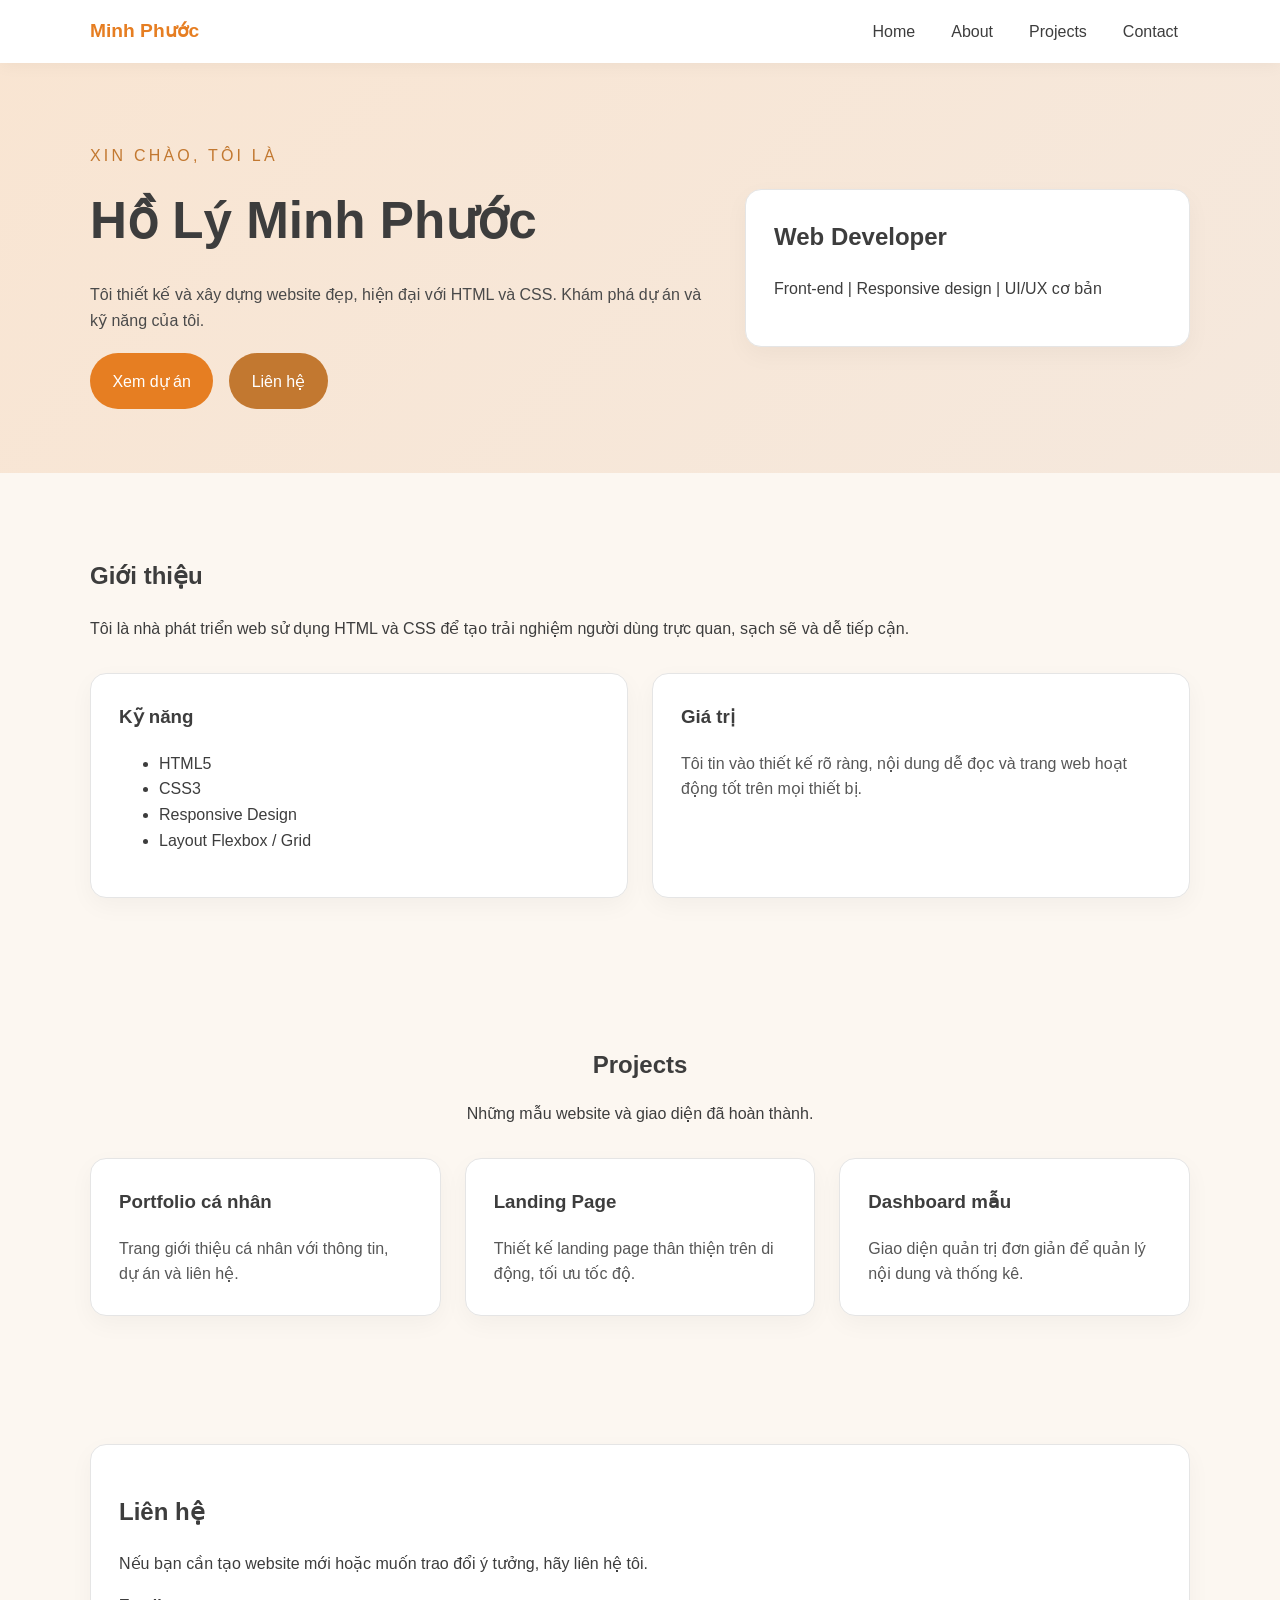
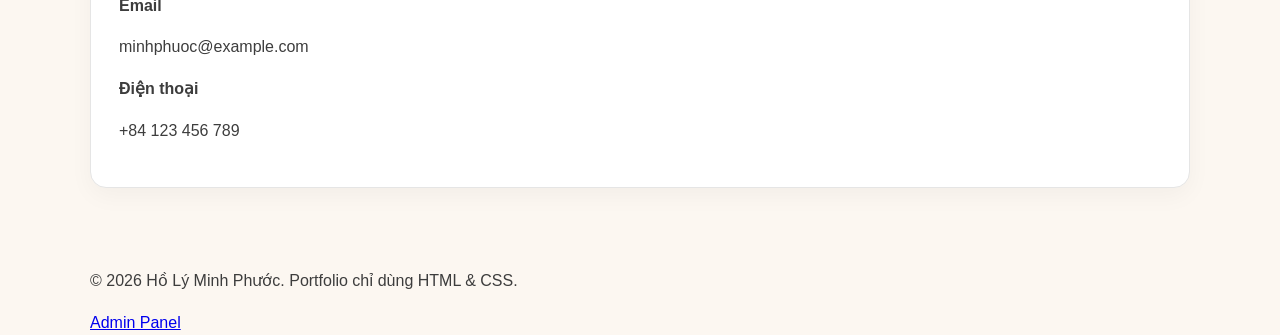
==== html/index.html @ 52ca4484 "Đưa project lên github" ====
<!DOCTYPE html>
<html lang="vi">

<head>
    <meta charset="UTF-8" />
    <meta name="viewport" content="width=device-width, initial-scale=1.0" />
    <title>Portfolio - Hồ Lý Minh Phước</title>
    <link rel="stylesheet" href="../css/base.css/variables.css">
    <link rel="stylesheet" href="../css/style.css">
</head>

<body>
    <header class="site-header">
        <nav class="navbar container">
            <a class="logo" href="index.html">Minh Phước</a>
            <ul class="nav-links">
                <li><a href="#home">Home</a></li>
                <li><a href="#about">About</a></li>
                <li><a href="#projects">Projects</a></li>
                <li><a href="#contact">Contact</a></li>
            </ul>
        </nav>
    </header>

    <main>
        <section class="hero section" id="home">
            <div class="hero-content container">
                <div>
                    <p class="eyebrow">Xin chào, tôi là</p>
                    <h1>Hồ Lý Minh Phước</h1>
                    <p class="hero-text">
                        Tôi thiết kế và xây dựng website đẹp, hiện đại với HTML và CSS. Khám phá dự án và kỹ năng của
                        tôi.
                    </p>
                    <div class="hero-actions">
                        <a class="button" href="#projects">Xem dự án</a>
                        <a class="button button-secondary" href="#contact">Liên hệ</a>
                    </div>
                </div>
                <div class="hero-card">
                    <h2>Web Developer</h2>
                    <p>Front-end | Responsive design | UI/UX cơ bản</p>
                </div>
            </div>
        </section>

        <section class="section about-section" id="about">
            <div class="container">
                <h2>Giới thiệu</h2>
                <p>
                    Tôi là nhà phát triển web sử dụng HTML và CSS để tạo trải nghiệm người dùng trực quan, sạch sẽ và dễ
                    tiếp cận.
                </p>
                <div class="about-grid">
                    <div class="about-card">
                        <h3>Kỹ năng</h3>
                        <ul>
                            <li>HTML5</li>
                            <li>CSS3</li>
                            <li>Responsive Design</li>
                            <li>Layout Flexbox / Grid</li>
                        </ul>
                    </div>
                    <div class="about-card">
                        <h3>Giá trị</h3>
                        <p>
                            Tôi tin vào thiết kế rõ ràng, nội dung dễ đọc và trang web hoạt động tốt trên mọi thiết bị.
                        </p>
                    </div>
                </div>
            </div>
        </section>

        <section class="section projects-section" id="projects">
            <div class="container">
                <div class="section-heading">
                    <h2>Projects</h2>
                    <p>Những mẫu website và giao diện đã hoàn thành.</p>
                </div>
                <div class="project-grid">
                    <article class="project-card">
                        <h3>Portfolio cá nhân</h3>
                        <p>Trang giới thiệu cá nhân với thông tin, dự án và liên hệ.</p>
                    </article>
                    <article class="project-card">
                        <h3>Landing Page</h3>
                        <p>Thiết kế landing page thân thiện trên di động, tối ưu tốc độ.</p>
                    </article>
                    <article class="project-card">
                        <h3>Dashboard mẫu</h3>
                        <p>Giao diện quản trị đơn giản để quản lý nội dung và thống kê.</p>
                    </article>
                </div>
            </div>
        </section>

        <section class="section contact-section" id="contact">
            <div class="container contact-card">
                <h2>Liên hệ</h2>
                <p>Nếu bạn cần tạo website mới hoặc muốn trao đổi ý tưởng, hãy liên hệ tôi.</p>
                <div class="contact-details">
                    <div>
                        <strong>Email</strong>
                        <p>minhphuoc@example.com</p>
                    </div>
                    <div>
                        <strong>Điện thoại</strong>
                        <p>+84 123 456 789</p>
                    </div>
                </div>
            </div>
        </section>
    </main>

    <footer class="site-footer">
        <div class="container">
            <div class="footer-content">
                <p>© 2026 Hồ Lý Minh Phước. Portfolio chỉ dùng HTML & CSS.</p>
                <a class="footer-admin" href="Login.html">Admin Panel</a>
            </div>
        </div>
    </footer>
</body>

</html>
---- css/style.css ----
/* ── Base ────────────────────────────────────────────────────── */
@import url("base/variables.css");
@import url("base/reset.css");

/* ── Utils ───────────────────────────────────────────────────── */
@import url("utils/layout.css");

/* ── Components ──────────────────────────────────────────────── */
@import url("components/button.css");
@import url("components/badge.css");
@import url("components/card.css");

/* ── Sections ────────────────────────────────────────────────── */
@import url("sections/header.css");
@import url("sections/hero.css");
@import url("sections/contact-footer.css");
@import url("sections/admin.css");

/* ── Responsive (luôn cuối cùng) ─────────────────────────────── */
@import url("utils/responsive.css");
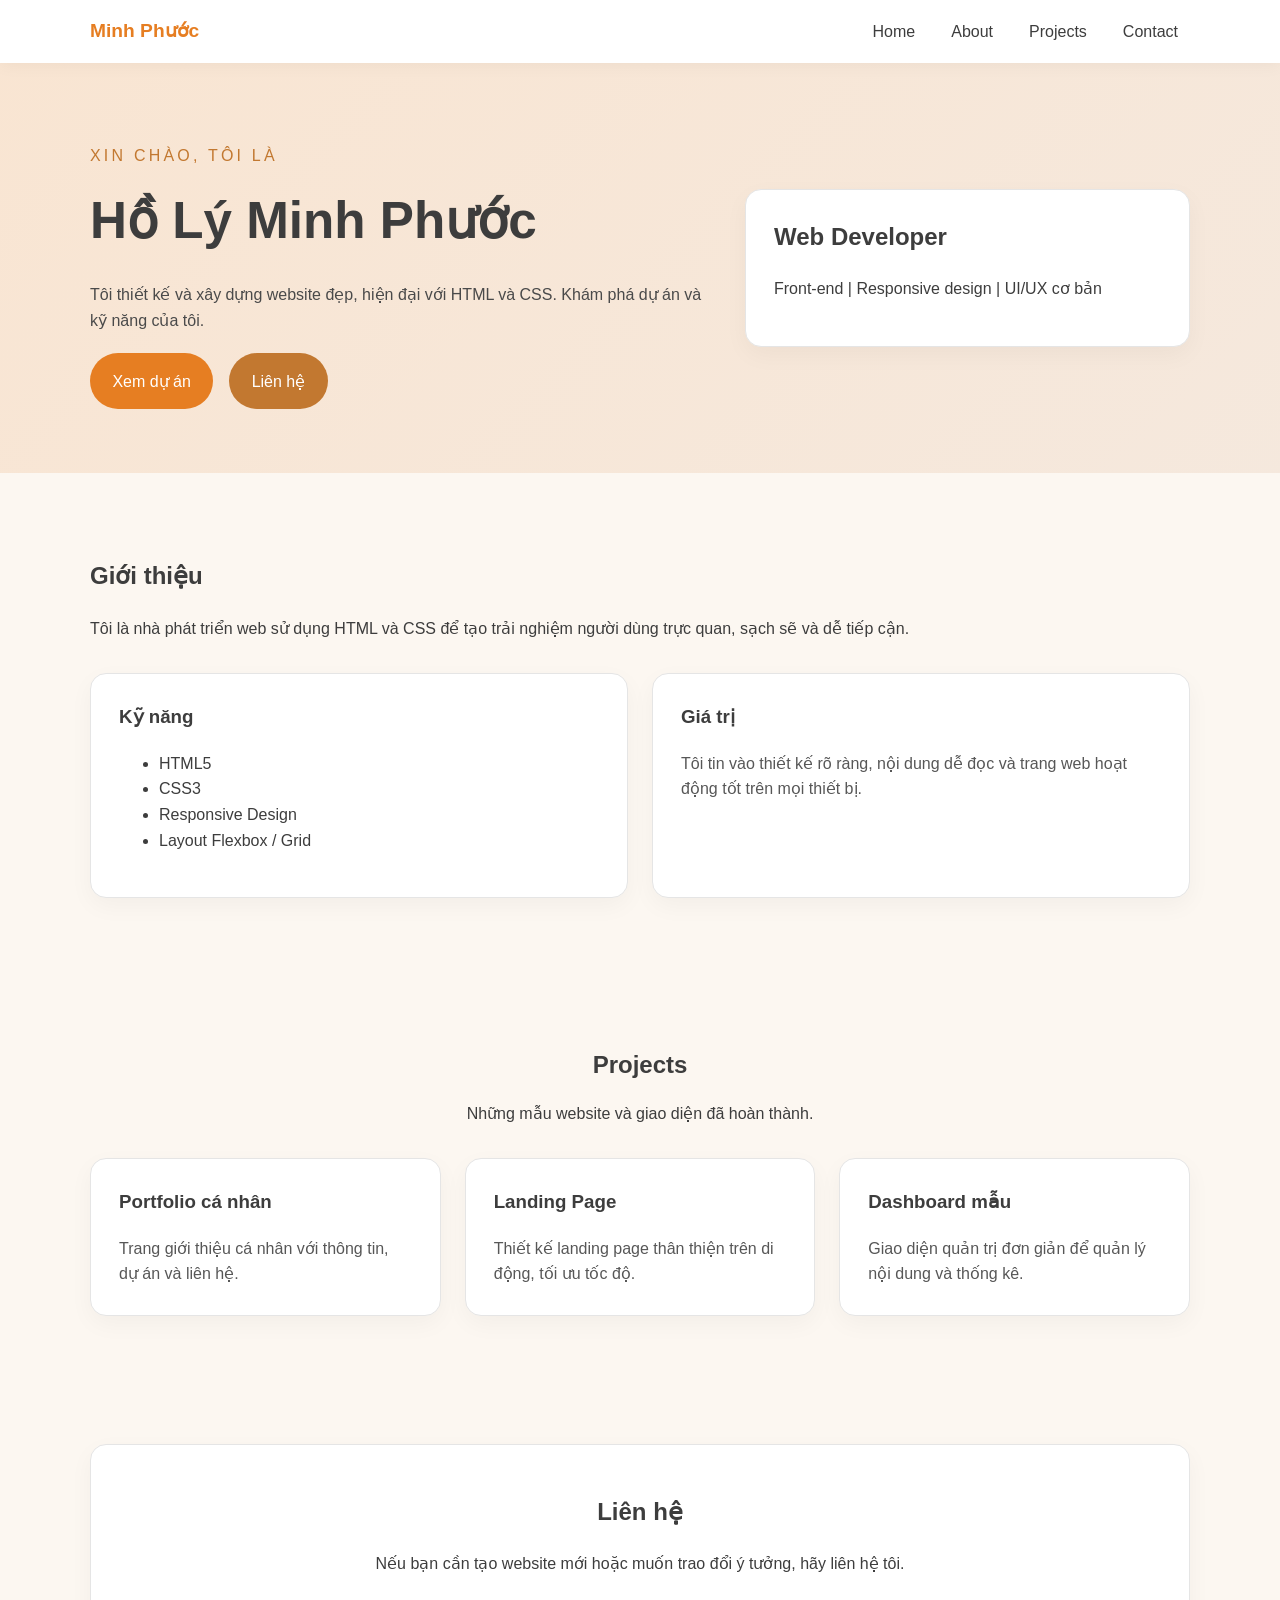
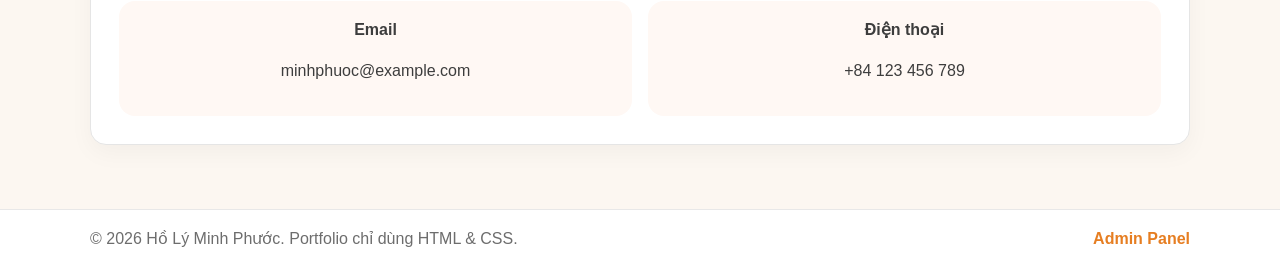
==== commit c92a6337: "upadate code" ====
--- a/html/index.html
+++ b/html/index.html
@@ -5,7 +5,7 @@
     <meta charset="UTF-8" />
     <meta name="viewport" content="width=device-width, initial-scale=1.0" />
     <title>Portfolio - Hồ Lý Minh Phước</title>
-    <link rel="stylesheet" href="../css/base.css/variables.css">
+    <link rel="stylesheet" href="../css/base/variables.css">
     <link rel="stylesheet" href="../css/style.css">
 </head>
 
@@ -23,6 +23,7 @@
     </header>
 
     <main>
+        <!-- HERO -->
         <section class="hero section" id="home">
             <div class="hero-content container">
                 <div>
@@ -44,17 +45,20 @@
             </div>
         </section>
 
+        <!-- ABOUT -->
         <section class="section about-section" id="about">
             <div class="container">
                 <h2>Giới thiệu</h2>
-                <p>
+
+                <p id="about-desc">
                     Tôi là nhà phát triển web sử dụng HTML và CSS để tạo trải nghiệm người dùng trực quan, sạch sẽ và dễ
                     tiếp cận.
                 </p>
+
                 <div class="about-grid">
                     <div class="about-card">
                         <h3>Kỹ năng</h3>
-                        <ul>
+                        <ul id="about-skills">
                             <li>HTML5</li>
                             <li>CSS3</li>
                             <li>Responsive Design</li>
@@ -63,7 +67,7 @@
                     </div>
                     <div class="about-card">
                         <h3>Giá trị</h3>
-                        <p>
+                        <p id="about-values">
                             Tôi tin vào thiết kế rõ ràng, nội dung dễ đọc và trang web hoạt động tốt trên mọi thiết bị.
                         </p>
                     </div>
@@ -71,13 +75,15 @@
             </div>
         </section>
 
+        <!-- PROJECTS -->
         <section class="section projects-section" id="projects">
             <div class="container">
                 <div class="section-heading">
                     <h2>Projects</h2>
                     <p>Những mẫu website và giao diện đã hoàn thành.</p>
                 </div>
-                <div class="project-grid">
+
+                <div class="project-grid" id="project-grid">
                     <article class="project-card">
                         <h3>Portfolio cá nhân</h3>
                         <p>Trang giới thiệu cá nhân với thông tin, dự án và liên hệ.</p>
@@ -94,18 +100,19 @@
             </div>
         </section>
 
+        <!-- CONTACT -->
         <section class="section contact-section" id="contact">
             <div class="container contact-card">
                 <h2>Liên hệ</h2>
-                <p>Nếu bạn cần tạo website mới hoặc muốn trao đổi ý tưởng, hãy liên hệ tôi.</p>
+                <p id="contact-desc">Nếu bạn cần tạo website mới hoặc muốn trao đổi ý tưởng, hãy liên hệ tôi.</p>
                 <div class="contact-details">
                     <div>
                         <strong>Email</strong>
-                        <p>minhphuoc@example.com</p>
+                        <p id="contact-email">minhphuoc@example.com</p>
                     </div>
                     <div>
                         <strong>Điện thoại</strong>
-                        <p>+84 123 456 789</p>
+                        <p id="contact-phone">+84 123 456 789</p>
                     </div>
                 </div>
             </div>
@@ -120,6 +127,8 @@
             </div>
         </div>
     </footer>
+
+    <script src="../js/portfolio.js"></script>
 </body>
 
 </html>
--- a/css/base/variables.css
+++ b/css/base/variables.css
@@ -0,0 +1,80 @@
+:root {
+    /* ── Brand colors ─────────────────────────────────────────── */
+    --color-primary: #e67e22;
+    --color-primary-light: rgba(230, 126, 34, 0.1);
+    --color-primary-medium: rgba(230, 126, 34, 0.15);
+    --color-primary-glow: rgba(230, 126, 34, 0.3);
+    --color-secondary: #c27830;
+    --color-secondary-alt: #b8672d;
+    /* gradient endpoint hero */
+
+    /* ── Neutrals ──────────────────────────────────────────────── */
+    --color-bg: #fcf7f1;
+    --color-surface: #ffffff;
+    --color-surface-warm: #fff8f4;
+    /* input bg, contact detail bg */
+    --color-surface-soft: #f9f3f0;
+    /* demo accounts bg, project-item bg */
+
+    --color-border: #d4a574;
+    --color-border-light: #e5e5e5;
+    /* card borders, table lines */
+    --color-border-soft: #f0d5c3;
+    /* demo table, project-item border */
+    --color-border-footer: #e8e8e8;
+
+    /* ── Text ──────────────────────────────────────────────────── */
+    --color-text: #3d3d3d;
+    --color-text-muted: #575757;
+    /* card body text */
+    --color-text-subtle: #4a4a4a;
+    /* hero paragraph */
+    --color-text-dim: #6d6d6d;
+    /* footer */
+    --color-text-faint: #6b7280;
+    /* login note */
+    --color-text-label: #444;
+    /* form labels */
+    --color-text-heading: #333;
+
+    /* ── Status colors ─────────────────────────────────────────── */
+    --color-success: #228b22;
+    --color-success-bg: rgba(34, 139, 34, 0.15);
+    --color-info: #1e90ff;
+    --color-info-bg: rgba(30, 144, 255, 0.15);
+    --color-warning: #ff9500;
+    --color-warning-bg: rgba(255, 165, 0, 0.15);
+    --color-danger: #dc143c;
+    --color-danger-bg: rgba(220, 20, 60, 0.15);
+
+    /* ── Typography ────────────────────────────────────────────── */
+    --font-family: 'Arial', sans-serif;
+    --font-size-sm: 0.85rem;
+    --font-size-base: 0.95rem;
+    --font-size-md: 1rem;
+    --font-size-lg: 1.2rem;
+
+    /* ── Spacing ───────────────────────────────────────────────── */
+    --space-xs: 0.5rem;
+    --space-sm: 0.75rem;
+    --space-md: 1rem;
+    --space-lg: 1.5rem;
+    --space-xl: 2rem;
+    --space-2xl: 2.5rem;
+    --space-3xl: 4rem;
+
+    /* ── Border radius ─────────────────────────────────────────── */
+    --radius-sm: 0.85rem;
+    --radius-md: 1rem;
+    --radius-lg: 1.5rem;
+    --radius-pill: 999px;
+
+    /* ── Shadows ───────────────────────────────────────────────── */
+    --shadow-card: 0 8px 24px rgba(0, 0, 0, 0.04);
+    --shadow-sm: 0 4px 12px rgba(0, 0, 0, 0.08);
+    --shadow-md: 0 20px 50px rgba(0, 0, 0, 0.08);
+    --shadow-header: 0 2px 16px rgba(0, 0, 0, 0.05);
+
+    /* ── Transitions ───────────────────────────────────────────── */
+    --transition-fast: 0.2s ease;
+}
--- a/css/style.css
+++ b/css/style.css
@@ -13,8 +13,8 @@
 /* ── Sections ────────────────────────────────────────────────── */
 @import url("sections/header.css");
 @import url("sections/hero.css");
-@import url("sections/contact-footer.css");
+@import url("sections/contacts.css");
 @import url("sections/admin.css");
 
-/* ── Responsive (luôn cuối cùng) ─────────────────────────────── */
+/* ── Responsive ──────────────────────────────────────────────── */
 @import url("utils/responsive.css");
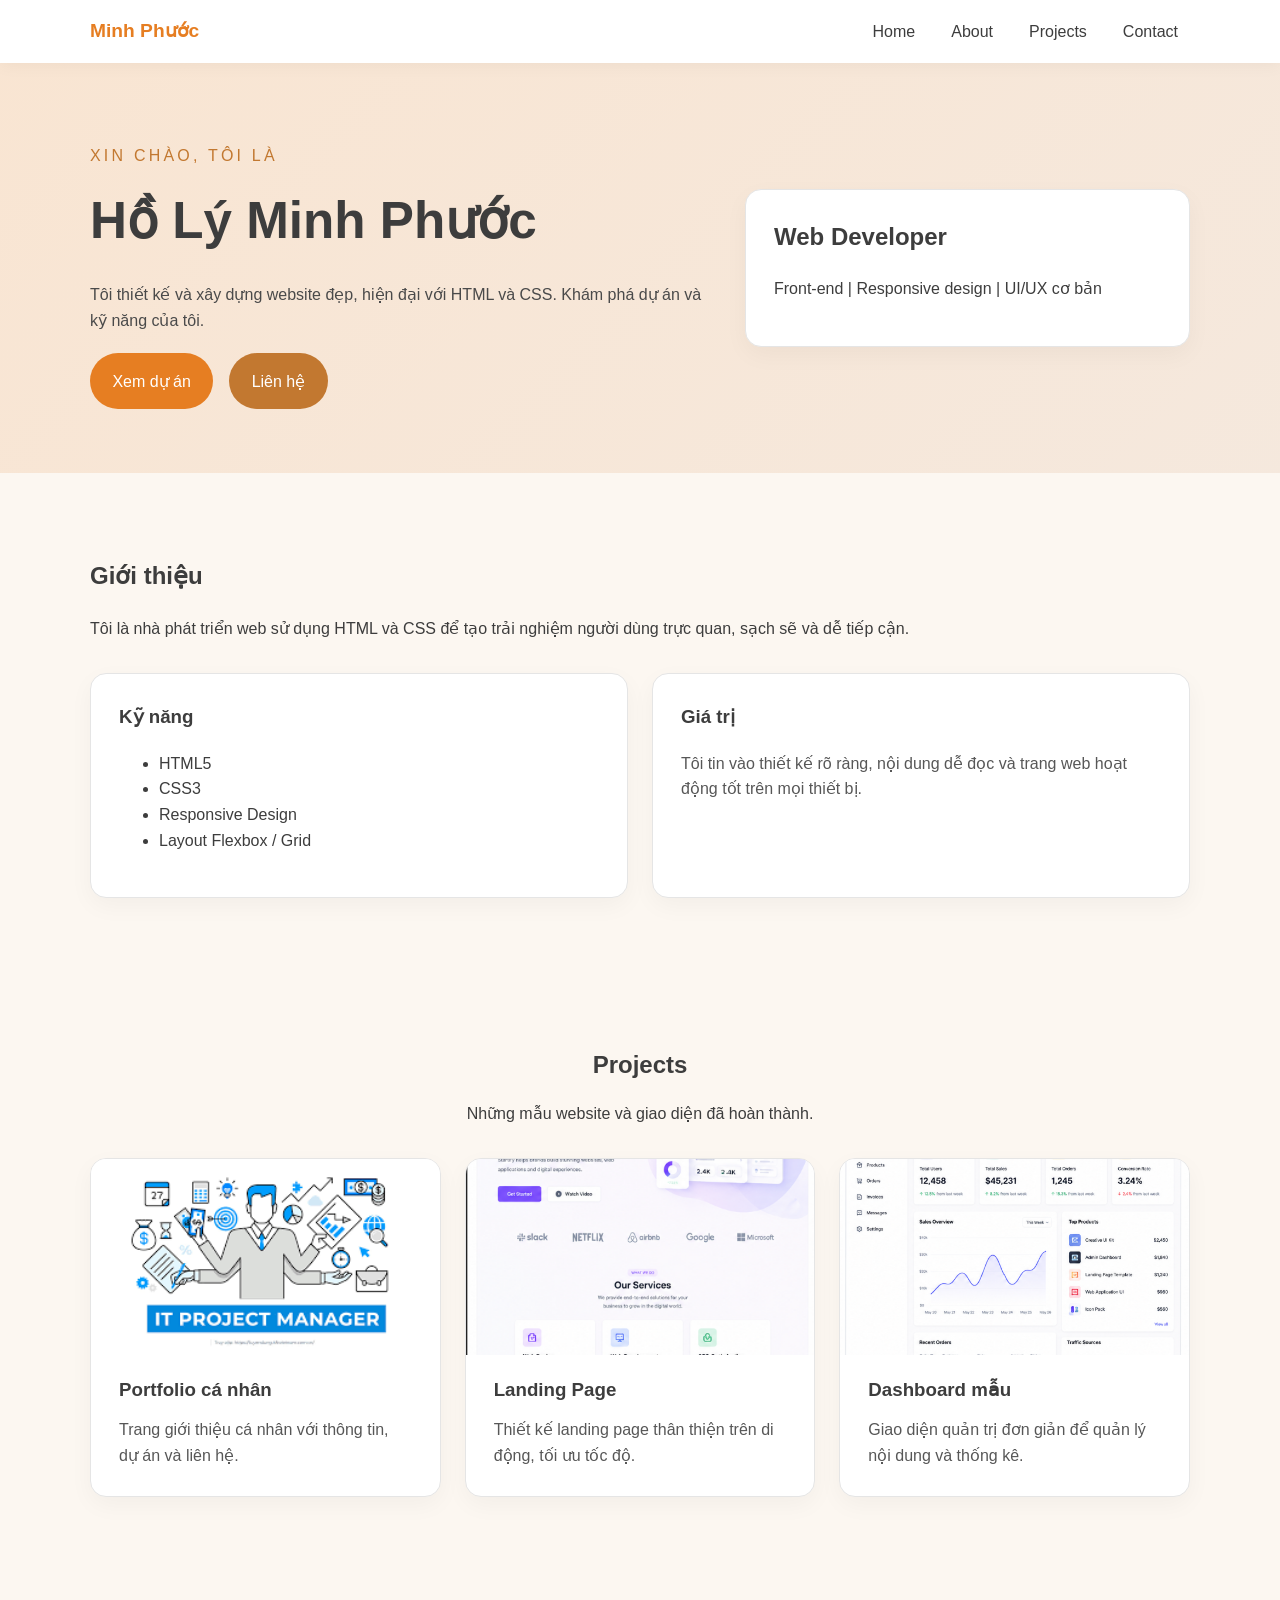
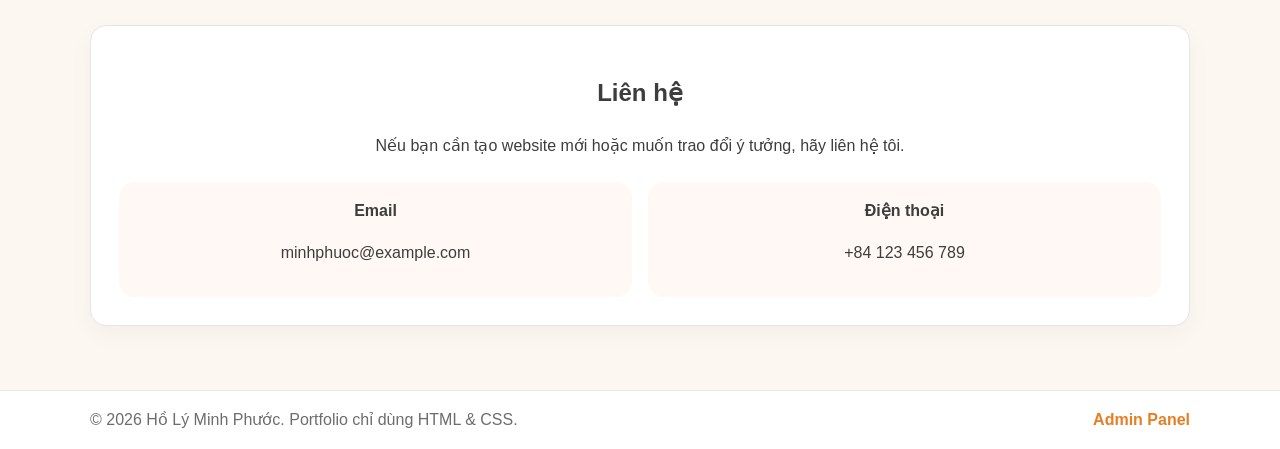
==== commit 11b894f1: "upgrate img for project" ====
--- a/html/index.html
+++ b/html/index.html
@@ -85,16 +85,34 @@
 
                 <div class="project-grid" id="project-grid">
                     <article class="project-card">
-                        <h3>Portfolio cá nhân</h3>
-                        <p>Trang giới thiệu cá nhân với thông tin, dự án và liên hệ.</p>
+                        <div class="project-image-wrap">
+                            <img src="../img/1.png" alt="Project 1" class="project-image">
+                            <div class="project-overlay"><span>Xem chi tiết →</span></div>
+                        </div>
+                        <div class="project-info">
+                            <h3>Portfolio cá nhân</h3>
+                            <p>Trang giới thiệu cá nhân với thông tin, dự án và liên hệ.</p>
+                        </div>
                     </article>
                     <article class="project-card">
-                        <h3>Landing Page</h3>
-                        <p>Thiết kế landing page thân thiện trên di động, tối ưu tốc độ.</p>
+                        <div class="project-image-wrap">
+                            <img src="../img/2.png" alt="Project 2" class="project-image">
+                            <div class="project-overlay"><span>Xem chi tiết →</span></div>
+                        </div>
+                        <div class="project-info">
+                            <h3>Landing Page</h3>
+                            <p>Thiết kế landing page thân thiện trên di động, tối ưu tốc độ.</p>
+                        </div>
                     </article>
                     <article class="project-card">
-                        <h3>Dashboard mẫu</h3>
-                        <p>Giao diện quản trị đơn giản để quản lý nội dung và thống kê.</p>
+                        <div class="project-image-wrap">
+                            <img src="../img/3.png" alt="Project 3" class="project-image">
+                            <div class="project-overlay"><span>Xem chi tiết →</span></div>
+                        </div>
+                        <div class="project-info">
+                            <h3>Dashboard mẫu</h3>
+                            <p>Giao diện quản trị đơn giản để quản lý nội dung và thống kê.</p>
+                        </div>
                     </article>
                 </div>
             </div>
@@ -128,7 +146,7 @@
         </div>
     </footer>
 
-    <script src="../js/portfolio.js"></script>
+    <script src="../css/js/portfolio.js"></script>
 </body>
 
 </html>
--- a/css/base/variables.css
+++ b/css/base/variables.css
@@ -1,43 +1,29 @@
 :root {
-    /* ── Brand colors ─────────────────────────────────────────── */
     --color-primary: #e67e22;
     --color-primary-light: rgba(230, 126, 34, 0.1);
     --color-primary-medium: rgba(230, 126, 34, 0.15);
     --color-primary-glow: rgba(230, 126, 34, 0.3);
     --color-secondary: #c27830;
     --color-secondary-alt: #b8672d;
-    /* gradient endpoint hero */
 
-    /* ── Neutrals ──────────────────────────────────────────────── */
     --color-bg: #fcf7f1;
     --color-surface: #ffffff;
     --color-surface-warm: #fff8f4;
-    /* input bg, contact detail bg */
     --color-surface-soft: #f9f3f0;
-    /* demo accounts bg, project-item bg */
 
     --color-border: #d4a574;
     --color-border-light: #e5e5e5;
-    /* card borders, table lines */
     --color-border-soft: #f0d5c3;
-    /* demo table, project-item border */
     --color-border-footer: #e8e8e8;
 
-    /* ── Text ──────────────────────────────────────────────────── */
     --color-text: #3d3d3d;
     --color-text-muted: #575757;
-    /* card body text */
     --color-text-subtle: #4a4a4a;
-    /* hero paragraph */
     --color-text-dim: #6d6d6d;
-    /* footer */
     --color-text-faint: #6b7280;
-    /* login note */
     --color-text-label: #444;
-    /* form labels */
     --color-text-heading: #333;
 
-    /* ── Status colors ─────────────────────────────────────────── */
     --color-success: #228b22;
     --color-success-bg: rgba(34, 139, 34, 0.15);
     --color-info: #1e90ff;
@@ -47,14 +33,12 @@
     --color-danger: #dc143c;
     --color-danger-bg: rgba(220, 20, 60, 0.15);
 
-    /* ── Typography ────────────────────────────────────────────── */
     --font-family: 'Arial', sans-serif;
     --font-size-sm: 0.85rem;
     --font-size-base: 0.95rem;
     --font-size-md: 1rem;
     --font-size-lg: 1.2rem;
 
-    /* ── Spacing ───────────────────────────────────────────────── */
     --space-xs: 0.5rem;
     --space-sm: 0.75rem;
     --space-md: 1rem;
@@ -63,18 +47,15 @@
     --space-2xl: 2.5rem;
     --space-3xl: 4rem;
 
-    /* ── Border radius ─────────────────────────────────────────── */
     --radius-sm: 0.85rem;
     --radius-md: 1rem;
     --radius-lg: 1.5rem;
     --radius-pill: 999px;
 
-    /* ── Shadows ───────────────────────────────────────────────── */
     --shadow-card: 0 8px 24px rgba(0, 0, 0, 0.04);
     --shadow-sm: 0 4px 12px rgba(0, 0, 0, 0.08);
     --shadow-md: 0 20px 50px rgba(0, 0, 0, 0.08);
     --shadow-header: 0 2px 16px rgba(0, 0, 0, 0.05);
 
-    /* ── Transitions ───────────────────────────────────────────── */
     --transition-fast: 0.2s ease;
 }
--- a/css/style.css
+++ b/css/style.css
@@ -1,20 +1,20 @@
-/* ── Base ────────────────────────────────────────────────────── */
+/* Base */
 @import url("base/variables.css");
 @import url("base/reset.css");
 
-/* ── Utils ───────────────────────────────────────────────────── */
+/* Utils */
 @import url("utils/layout.css");
 
-/* ── Components ──────────────────────────────────────────────── */
+/* Components */
 @import url("components/button.css");
 @import url("components/badge.css");
 @import url("components/card.css");
 
-/* ── Sections ────────────────────────────────────────────────── */
+/* Sections */
 @import url("sections/header.css");
 @import url("sections/hero.css");
 @import url("sections/contacts.css");
 @import url("sections/admin.css");
 
-/* ── Responsive ──────────────────────────────────────────────── */
+/* Responsive */
 @import url("utils/responsive.css");
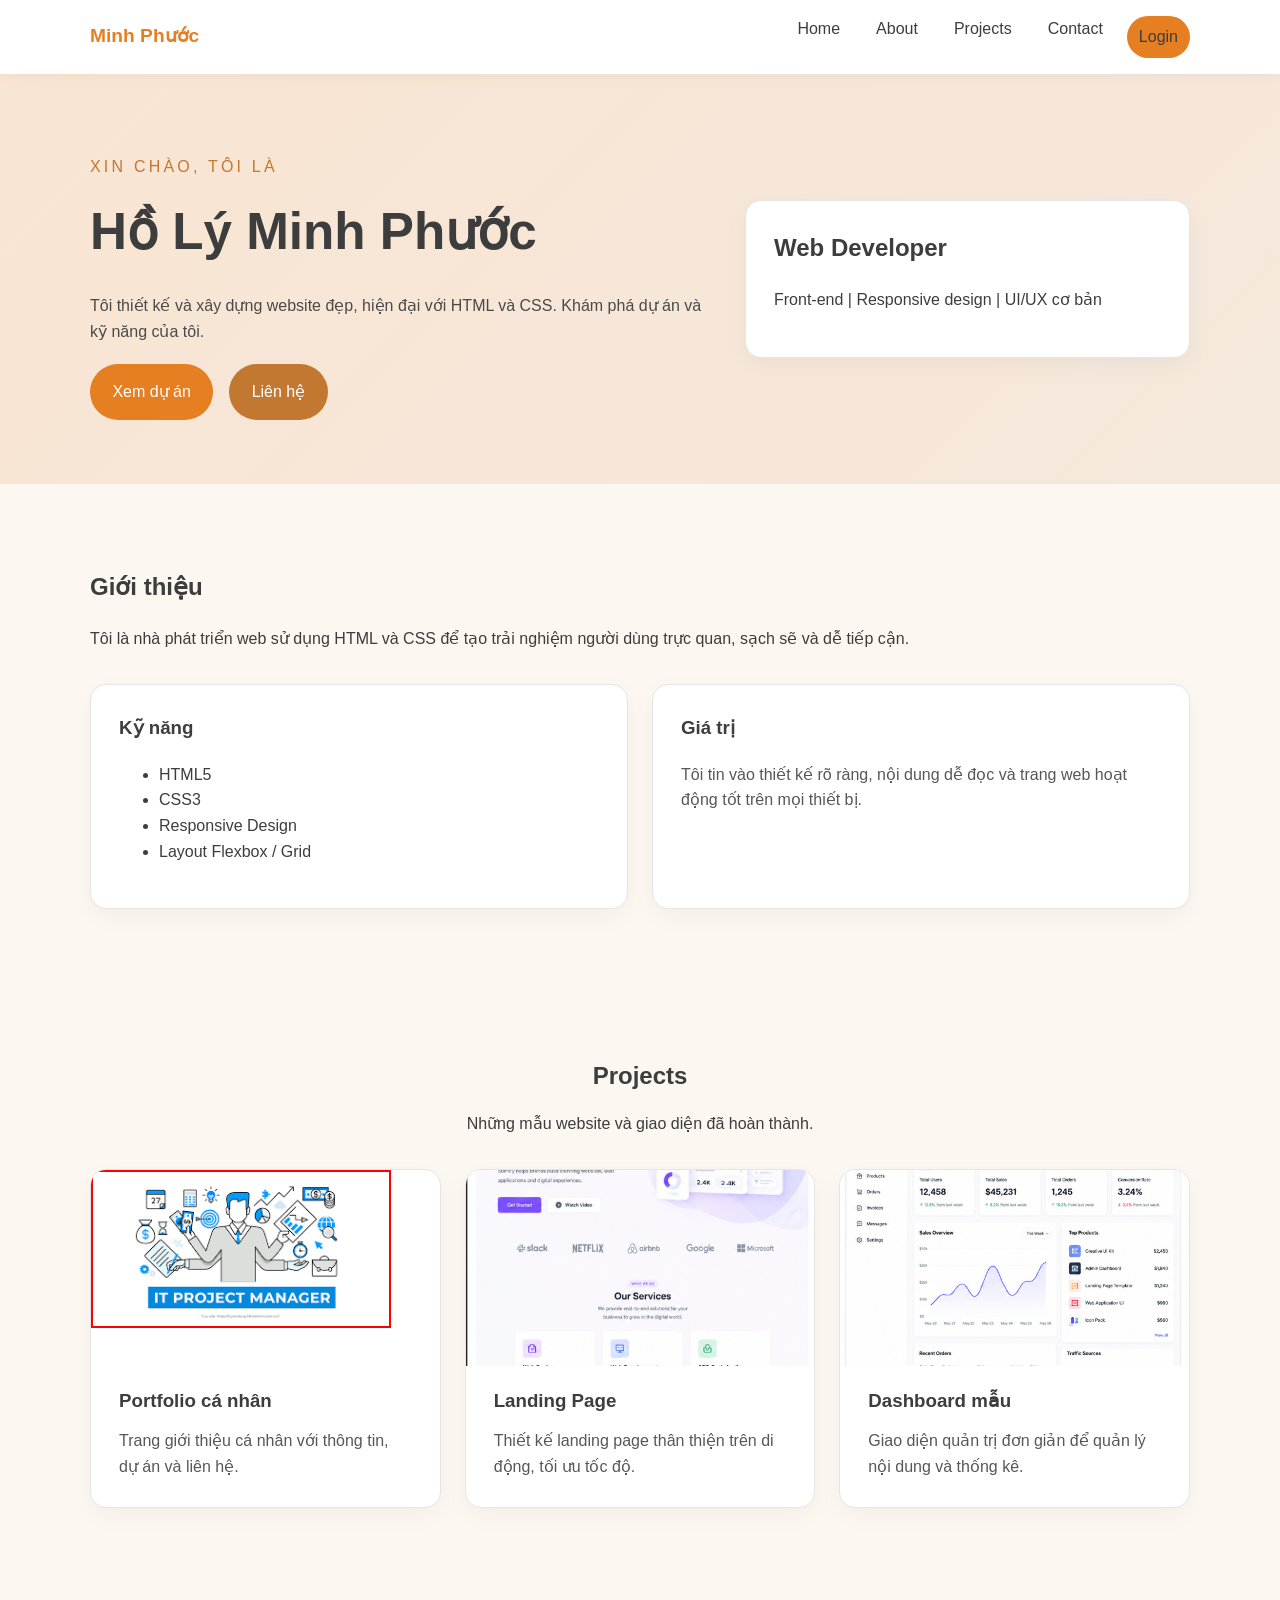
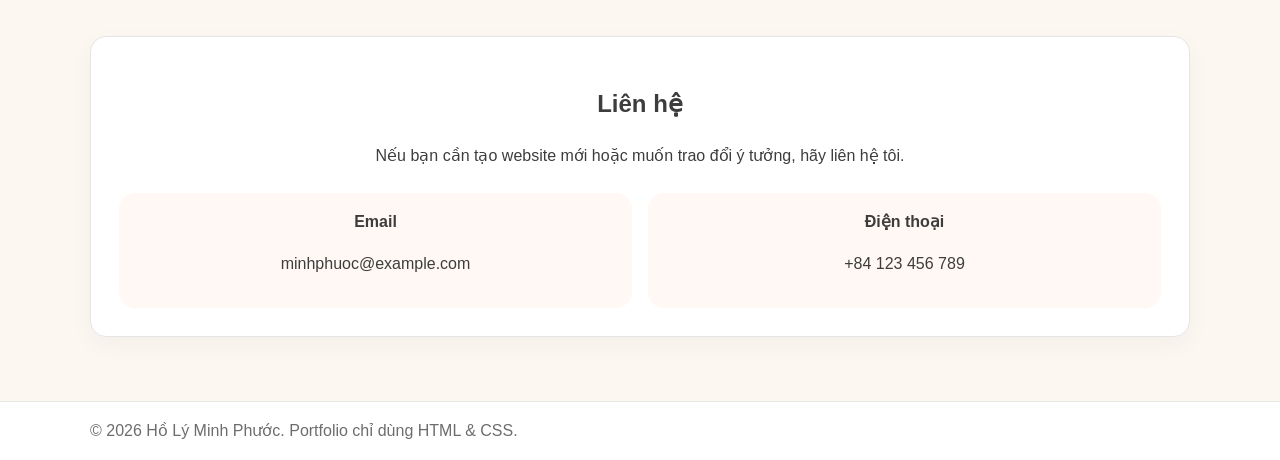
==== commit b0eea289: "fix bug" ====
--- a/html/index.html
+++ b/html/index.html
@@ -18,6 +18,7 @@
                 <li><a href="#about">About</a></li>
                 <li><a href="#projects">Projects</a></li>
                 <li><a href="#contact">Contact</a></li>
+                <li><a class="button" href="Login.html">Login</a></li>
             </ul>
         </nav>
     </header>
@@ -86,7 +87,7 @@
                 <div class="project-grid" id="project-grid">
                     <article class="project-card">
                         <div class="project-image-wrap">
-                            <img src="../img/1.png" alt="Project 1" class="project-image">
+                            <img src="../img/1.png" alt="Project 1" style="width:300px;border:2px solid red;">
                             <div class="project-overlay"><span>Xem chi tiết →</span></div>
                         </div>
                         <div class="project-info">
@@ -141,7 +142,6 @@
         <div class="container">
             <div class="footer-content">
                 <p>© 2026 Hồ Lý Minh Phước. Portfolio chỉ dùng HTML & CSS.</p>
-                <a class="footer-admin" href="Login.html">Admin Panel</a>
             </div>
         </div>
     </footer>
